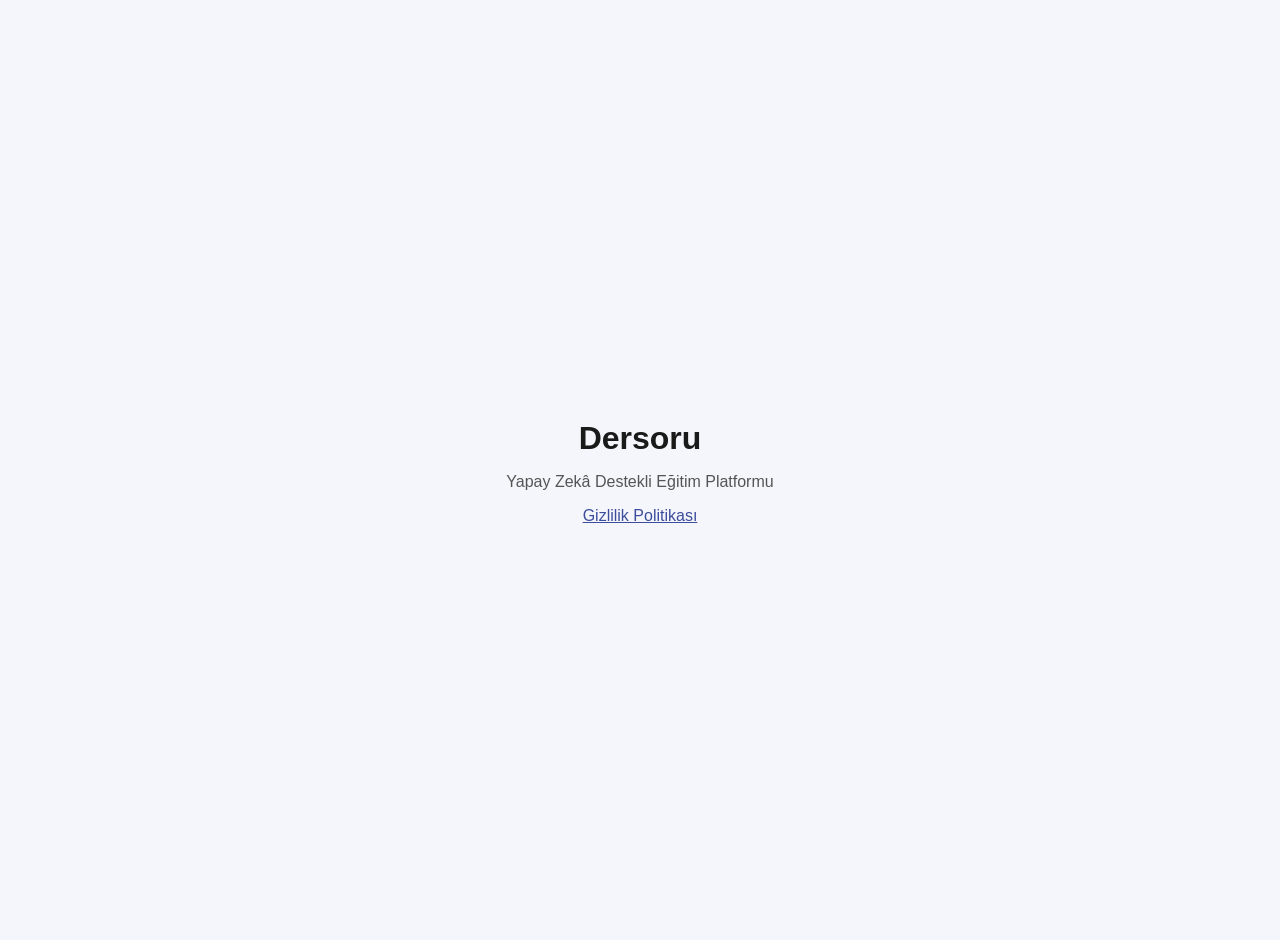
==== index.html @ b25346b5 "Add Dersoru privacy policy and landing page for GitHub Pages" ====
<!doctype html>
<html lang="tr">
<head>
<meta charset="utf-8">
<meta name="viewport" content="width=device-width, initial-scale=1">
<title>Dersoru</title>
<style>
  body {
    font-family: -apple-system, BlinkMacSystemFont, "Segoe UI", Roboto, sans-serif;
    display: flex;
    align-items: center;
    justify-content: center;
    min-height: 100vh;
    margin: 0;
    background: #f5f6fb;
    color: #1a1a1a;
    text-align: center;
    padding: 20px;
  }
  h1 { font-size: 32px; margin-bottom: 8px; }
  p { color: #555; }
  a { color: #3b4d9c; }
</style>
</head>
<body>
  <div>
    <h1>Dersoru</h1>
    <p>Yapay Zekâ Destekli Eğitim Platformu</p>
    <p><a href="/privacy-policy.html">Gizlilik Politikası</a></p>
  </div>
</body>
</html>
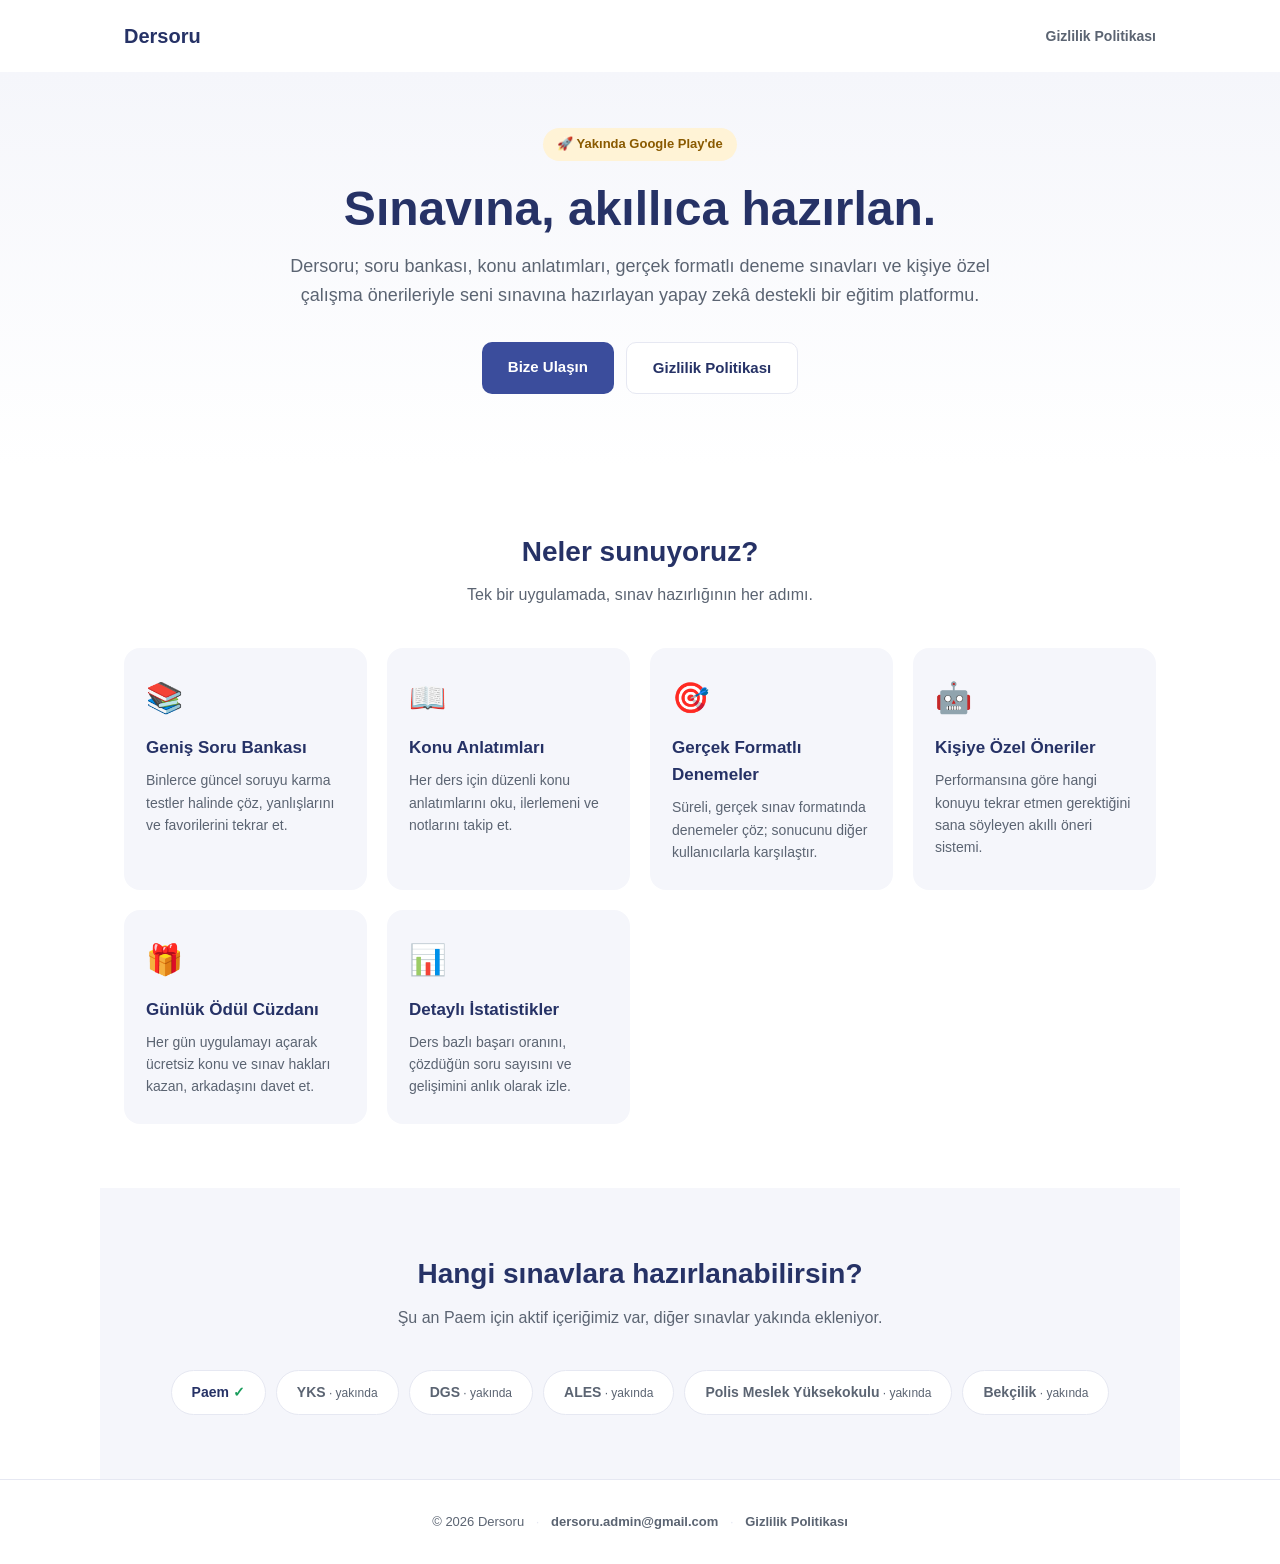
==== commit b6761f79: "Replace bare landing page with a real marketing page, add CNAME dersoru.com's DNS A record still poi" ====
--- a/index.html
+++ b/index.html
@@ -3,30 +3,228 @@
 <head>
 <meta charset="utf-8">
 <meta name="viewport" content="width=device-width, initial-scale=1">
-<title>Dersoru</title>
+<title>Dersoru — Yapay Zekâ Destekli Sınav Hazırlık Platformu</title>
+<meta name="description" content="Dersoru; soru bankası, konu anlatımları, deneme sınavları ve kişiye özel önerilerle sınavlarına hazırlanmanı sağlayan bir eğitim platformu.">
 <style>
+  :root {
+    --accent: #3b4d9c;
+    --accent-dark: #263266;
+    --bg-soft: #f5f6fb;
+    --text: #1a1a1a;
+    --text-secondary: #5b6472;
+    --border: #e6e8f2;
+  }
+  * { box-sizing: border-box; }
   body {
     font-family: -apple-system, BlinkMacSystemFont, "Segoe UI", Roboto, sans-serif;
+    margin: 0;
+    color: var(--text);
+    background: #fff;
+    line-height: 1.6;
+  }
+  a { color: var(--accent); text-decoration: none; }
+  a:hover { text-decoration: underline; }
+
+  header {
     display: flex;
     align-items: center;
+    justify-content: space-between;
+    padding: 20px 24px;
+    max-width: 1080px;
+    margin: 0 auto;
+  }
+  .logo { font-size: 20px; font-weight: 800; color: var(--accent-dark); }
+  nav a { color: var(--text-secondary); font-size: 14px; font-weight: 600; }
+
+  .hero {
+    background: linear-gradient(180deg, var(--bg-soft) 0%, #fff 100%);
+    padding: 56px 24px 72px;
+    text-align: center;
+  }
+  .hero-inner { max-width: 720px; margin: 0 auto; }
+  .badge {
+    display: inline-block;
+    background: #fff3d6;
+    color: #8a5a00;
+    font-size: 13px;
+    font-weight: 700;
+    padding: 6px 14px;
+    border-radius: 999px;
+    margin-bottom: 20px;
+  }
+  h1 {
+    font-size: clamp(32px, 5vw, 48px);
+    font-weight: 800;
+    color: var(--accent-dark);
+    margin: 0 0 16px;
+    line-height: 1.15;
+  }
+  .hero p.lead {
+    font-size: 18px;
+    color: var(--text-secondary);
+    margin: 0 0 32px;
+  }
+  .cta-row { display: flex; gap: 12px; justify-content: center; flex-wrap: wrap; }
+  .btn {
+    display: inline-block;
+    padding: 13px 26px;
+    border-radius: 10px;
+    font-weight: 700;
+    font-size: 15px;
+  }
+  .btn-primary { background: var(--accent); color: #fff; }
+  .btn-primary:hover { background: var(--accent-dark); text-decoration: none; }
+  .btn-secondary { background: #fff; color: var(--accent-dark); border: 1.5px solid var(--border); }
+  .btn-secondary:hover { border-color: var(--accent); text-decoration: none; }
+
+  section { max-width: 1080px; margin: 0 auto; padding: 64px 24px; }
+  .section-title {
+    text-align: center;
+    font-size: 28px;
+    font-weight: 800;
+    color: var(--accent-dark);
+    margin: 0 0 8px;
+  }
+  .section-subtitle {
+    text-align: center;
+    color: var(--text-secondary);
+    max-width: 560px;
+    margin: 0 auto 40px;
+  }
+
+  .features {
+    display: grid;
+    grid-template-columns: repeat(auto-fit, minmax(230px, 1fr));
+    gap: 20px;
+  }
+  .feature {
+    background: var(--bg-soft);
+    border-radius: 16px;
+    padding: 26px 22px;
+  }
+  .feature .icon { font-size: 30px; margin-bottom: 12px; }
+  .feature h3 { margin: 0 0 8px; font-size: 17px; color: var(--accent-dark); }
+  .feature p { margin: 0; font-size: 14px; color: var(--text-secondary); }
+
+  .subjects-section { background: var(--bg-soft); }
+  .subject-pills {
+    display: flex;
+    flex-wrap: wrap;
+    gap: 10px;
     justify-content: center;
-    min-height: 100vh;
-    margin: 0;
-    background: #f5f6fb;
-    color: #1a1a1a;
-    text-align: center;
-    padding: 20px;
-  }
-  h1 { font-size: 32px; margin-bottom: 8px; }
-  p { color: #555; }
-  a { color: #3b4d9c; }
+  }
+  .pill {
+    background: #fff;
+    border: 1.5px solid var(--border);
+    border-radius: 999px;
+    padding: 10px 20px;
+    font-weight: 700;
+    font-size: 14px;
+    color: var(--accent-dark);
+  }
+  .pill.live::after { content: " ✓"; color: #1a9d5c; }
+  .pill.soon { color: var(--text-secondary); }
+  .pill.soon::after { content: " · yakında"; font-weight: 500; font-size: 12px; }
+
+  footer {
+    border-top: 1px solid var(--border);
+    padding: 32px 24px;
+    text-align: center;
+    color: var(--text-secondary);
+    font-size: 13px;
+  }
+  footer a { color: var(--text-secondary); font-weight: 600; }
+  footer .sep { margin: 0 8px; color: var(--border); }
+
+  @media (prefers-color-scheme: dark) {
+    body { background: #0f1117; color: #e8e9f0; }
+    :root { --bg-soft: #171a24; --border: #262a38; --text-secondary: #9aa2b5; }
+    .btn-secondary { background: #171a24; color: #e8e9f0; }
+    .pill { background: #0f1117; color: #e8e9f0; }
+    .hero { background: linear-gradient(180deg, #171a24 0%, #0f1117 100%); }
+  }
 </style>
 </head>
 <body>
-  <div>
-    <h1>Dersoru</h1>
-    <p>Yapay Zekâ Destekli Eğitim Platformu</p>
-    <p><a href="/privacy-policy.html">Gizlilik Politikası</a></p>
+
+<header>
+  <div class="logo">Dersoru</div>
+  <nav><a href="/privacy-policy.html">Gizlilik Politikası</a></nav>
+</header>
+
+<div class="hero">
+  <div class="hero-inner">
+    <span class="badge">🚀 Yakında Google Play'de</span>
+    <h1>Sınavına, akıllıca hazırlan.</h1>
+    <p class="lead">
+      Dersoru; soru bankası, konu anlatımları, gerçek formatlı deneme sınavları ve
+      kişiye özel çalışma önerileriyle seni sınavına hazırlayan yapay zekâ destekli
+      bir eğitim platformu.
+    </p>
+    <div class="cta-row">
+      <a class="btn btn-primary" href="mailto:dersoru.admin@gmail.com">Bize Ulaşın</a>
+      <a class="btn btn-secondary" href="/privacy-policy.html">Gizlilik Politikası</a>
+    </div>
   </div>
+</div>
+
+<section>
+  <h2 class="section-title">Neler sunuyoruz?</h2>
+  <p class="section-subtitle">Tek bir uygulamada, sınav hazırlığının her adımı.</p>
+  <div class="features">
+    <div class="feature">
+      <div class="icon">📚</div>
+      <h3>Geniş Soru Bankası</h3>
+      <p>Binlerce güncel soruyu karma testler halinde çöz, yanlışlarını ve favorilerini tekrar et.</p>
+    </div>
+    <div class="feature">
+      <div class="icon">📖</div>
+      <h3>Konu Anlatımları</h3>
+      <p>Her ders için düzenli konu anlatımlarını oku, ilerlemeni ve notlarını takip et.</p>
+    </div>
+    <div class="feature">
+      <div class="icon">🎯</div>
+      <h3>Gerçek Formatlı Denemeler</h3>
+      <p>Süreli, gerçek sınav formatında denemeler çöz; sonucunu diğer kullanıcılarla karşılaştır.</p>
+    </div>
+    <div class="feature">
+      <div class="icon">🤖</div>
+      <h3>Kişiye Özel Öneriler</h3>
+      <p>Performansına göre hangi konuyu tekrar etmen gerektiğini sana söyleyen akıllı öneri sistemi.</p>
+    </div>
+    <div class="feature">
+      <div class="icon">🎁</div>
+      <h3>Günlük Ödül Cüzdanı</h3>
+      <p>Her gün uygulamayı açarak ücretsiz konu ve sınav hakları kazan, arkadaşını davet et.</p>
+    </div>
+    <div class="feature">
+      <div class="icon">📊</div>
+      <h3>Detaylı İstatistikler</h3>
+      <p>Ders bazlı başarı oranını, çözdüğün soru sayısını ve gelişimini anlık olarak izle.</p>
+    </div>
+  </div>
+</section>
+
+<section class="subjects-section">
+  <h2 class="section-title">Hangi sınavlara hazırlanabilirsin?</h2>
+  <p class="section-subtitle">Şu an Paem için aktif içeriğimiz var, diğer sınavlar yakında ekleniyor.</p>
+  <div class="subject-pills">
+    <span class="pill live">Paem</span>
+    <span class="pill soon">YKS</span>
+    <span class="pill soon">DGS</span>
+    <span class="pill soon">ALES</span>
+    <span class="pill soon">Polis Meslek Yüksekokulu</span>
+    <span class="pill soon">Bekçilik</span>
+  </div>
+</section>
+
+<footer>
+  <span>© 2026 Dersoru</span>
+  <span class="sep">·</span>
+  <a href="mailto:dersoru.admin@gmail.com">dersoru.admin@gmail.com</a>
+  <span class="sep">·</span>
+  <a href="/privacy-policy.html">Gizlilik Politikası</a>
+</footer>
+
 </body>
 </html>
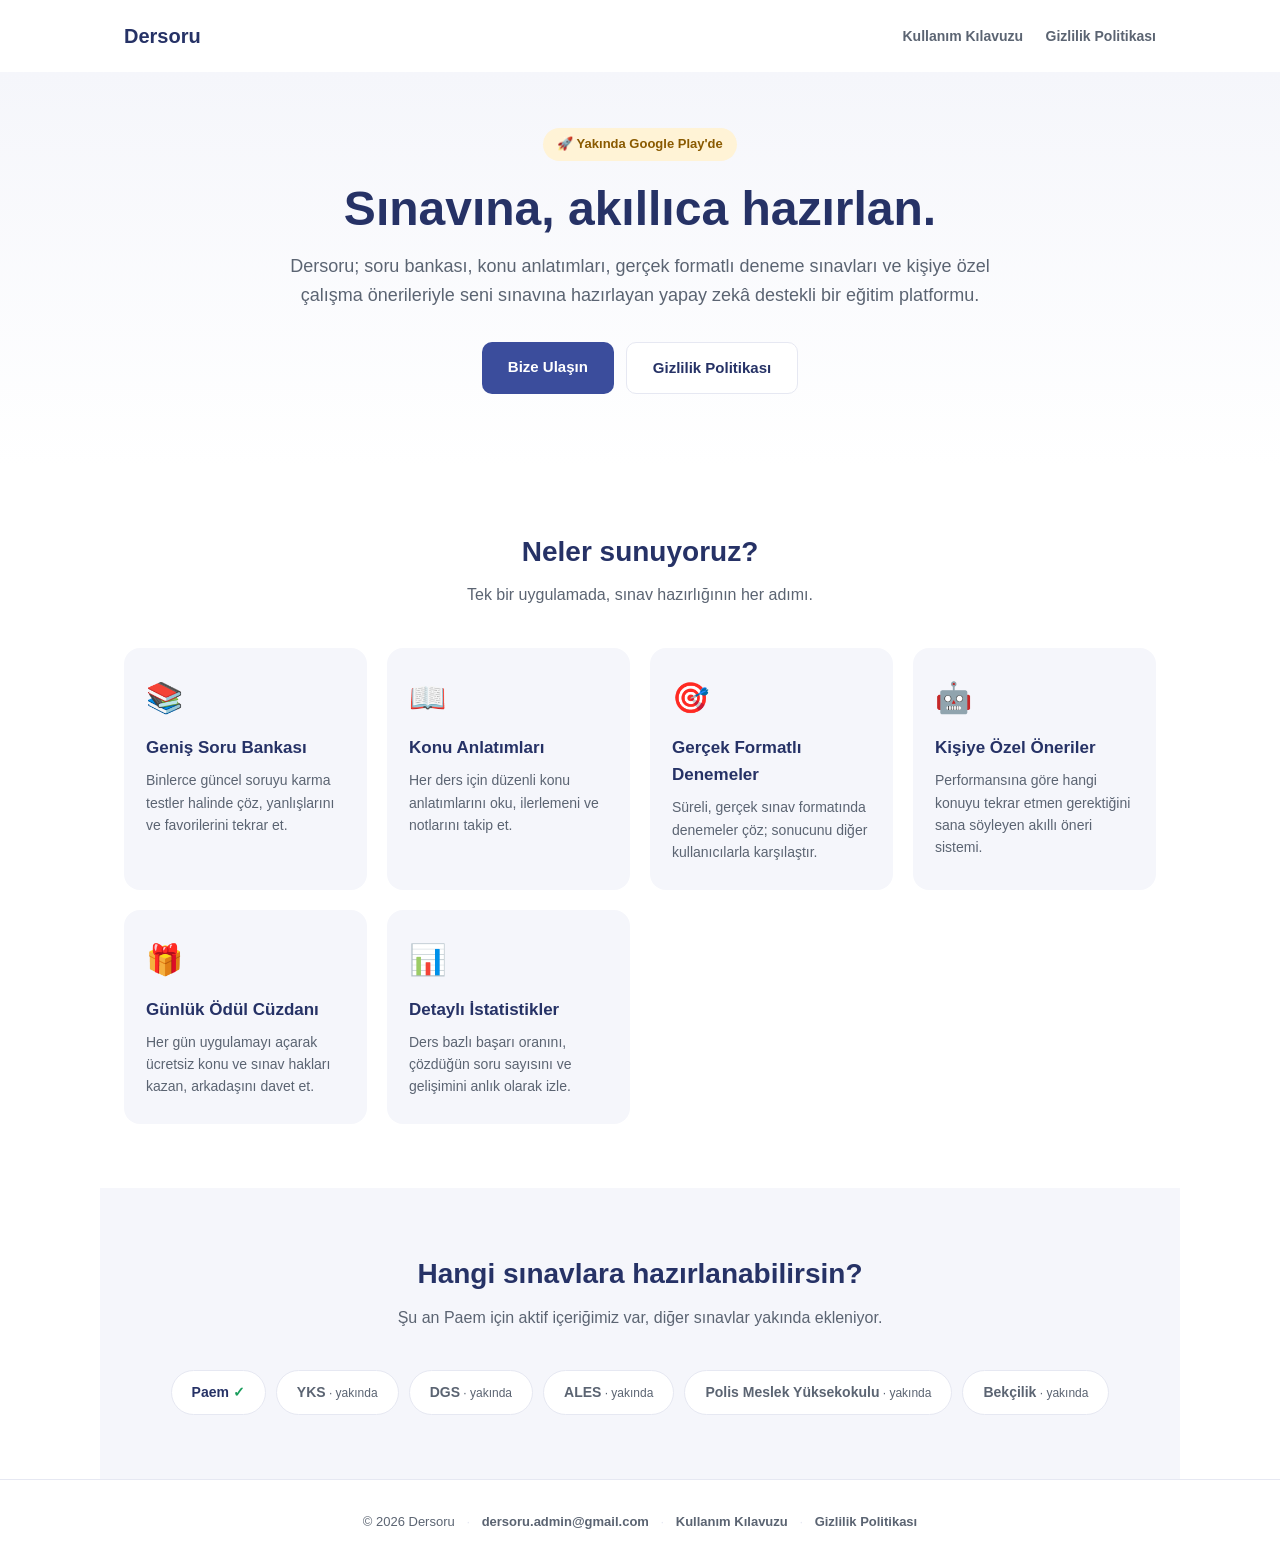
==== commit 876eda92: "Add usage guide page, link it from the homepage and privacy policy New kullanim-kilavuzu.html walks " ====
--- a/index.html
+++ b/index.html
@@ -34,7 +34,7 @@
     margin: 0 auto;
   }
   .logo { font-size: 20px; font-weight: 800; color: var(--accent-dark); }
-  nav a { color: var(--text-secondary); font-size: 14px; font-weight: 600; }
+  nav a { color: var(--text-secondary); font-size: 14px; font-weight: 600; margin-left: 18px; }
 
   .hero {
     background: linear-gradient(180deg, var(--bg-soft) 0%, #fff 100%);
@@ -149,7 +149,10 @@
 
 <header>
   <div class="logo">Dersoru</div>
-  <nav><a href="/privacy-policy.html">Gizlilik Politikası</a></nav>
+  <nav>
+    <a href="/kullanim-kilavuzu.html">Kullanım Kılavuzu</a>
+    <a href="/privacy-policy.html">Gizlilik Politikası</a>
+  </nav>
 </header>
 
 <div class="hero">
@@ -223,6 +226,8 @@
   <span class="sep">·</span>
   <a href="mailto:dersoru.admin@gmail.com">dersoru.admin@gmail.com</a>
   <span class="sep">·</span>
+  <a href="/kullanim-kilavuzu.html">Kullanım Kılavuzu</a>
+  <span class="sep">·</span>
   <a href="/privacy-policy.html">Gizlilik Politikası</a>
 </footer>
 
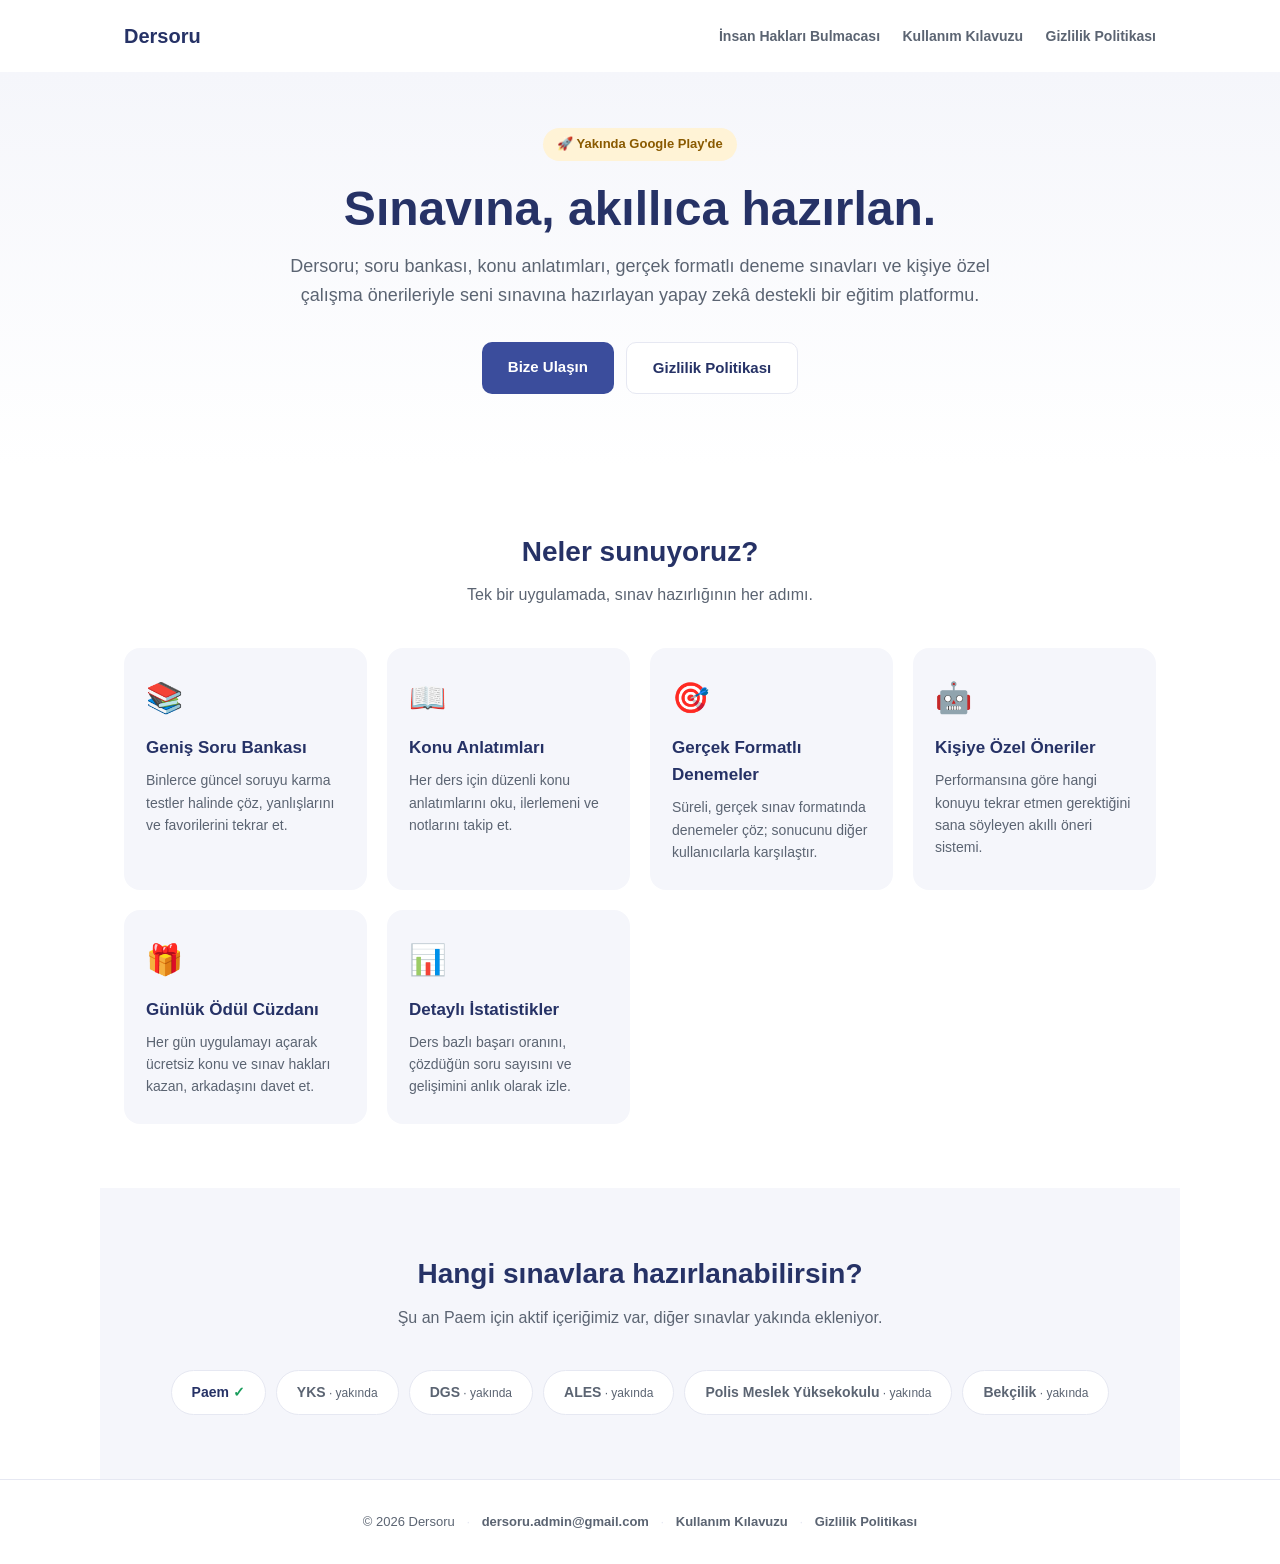
==== commit 8d6bd91d: "Add human rights crossword" ====
--- a/index.html
+++ b/index.html
@@ -150,6 +150,7 @@
 <header>
   <div class="logo">Dersoru</div>
   <nav>
+    <a href="/insan-haklari-cengel.html">İnsan Hakları Bulmacası</a>
     <a href="/kullanim-kilavuzu.html">Kullanım Kılavuzu</a>
     <a href="/privacy-policy.html">Gizlilik Politikası</a>
   </nav>
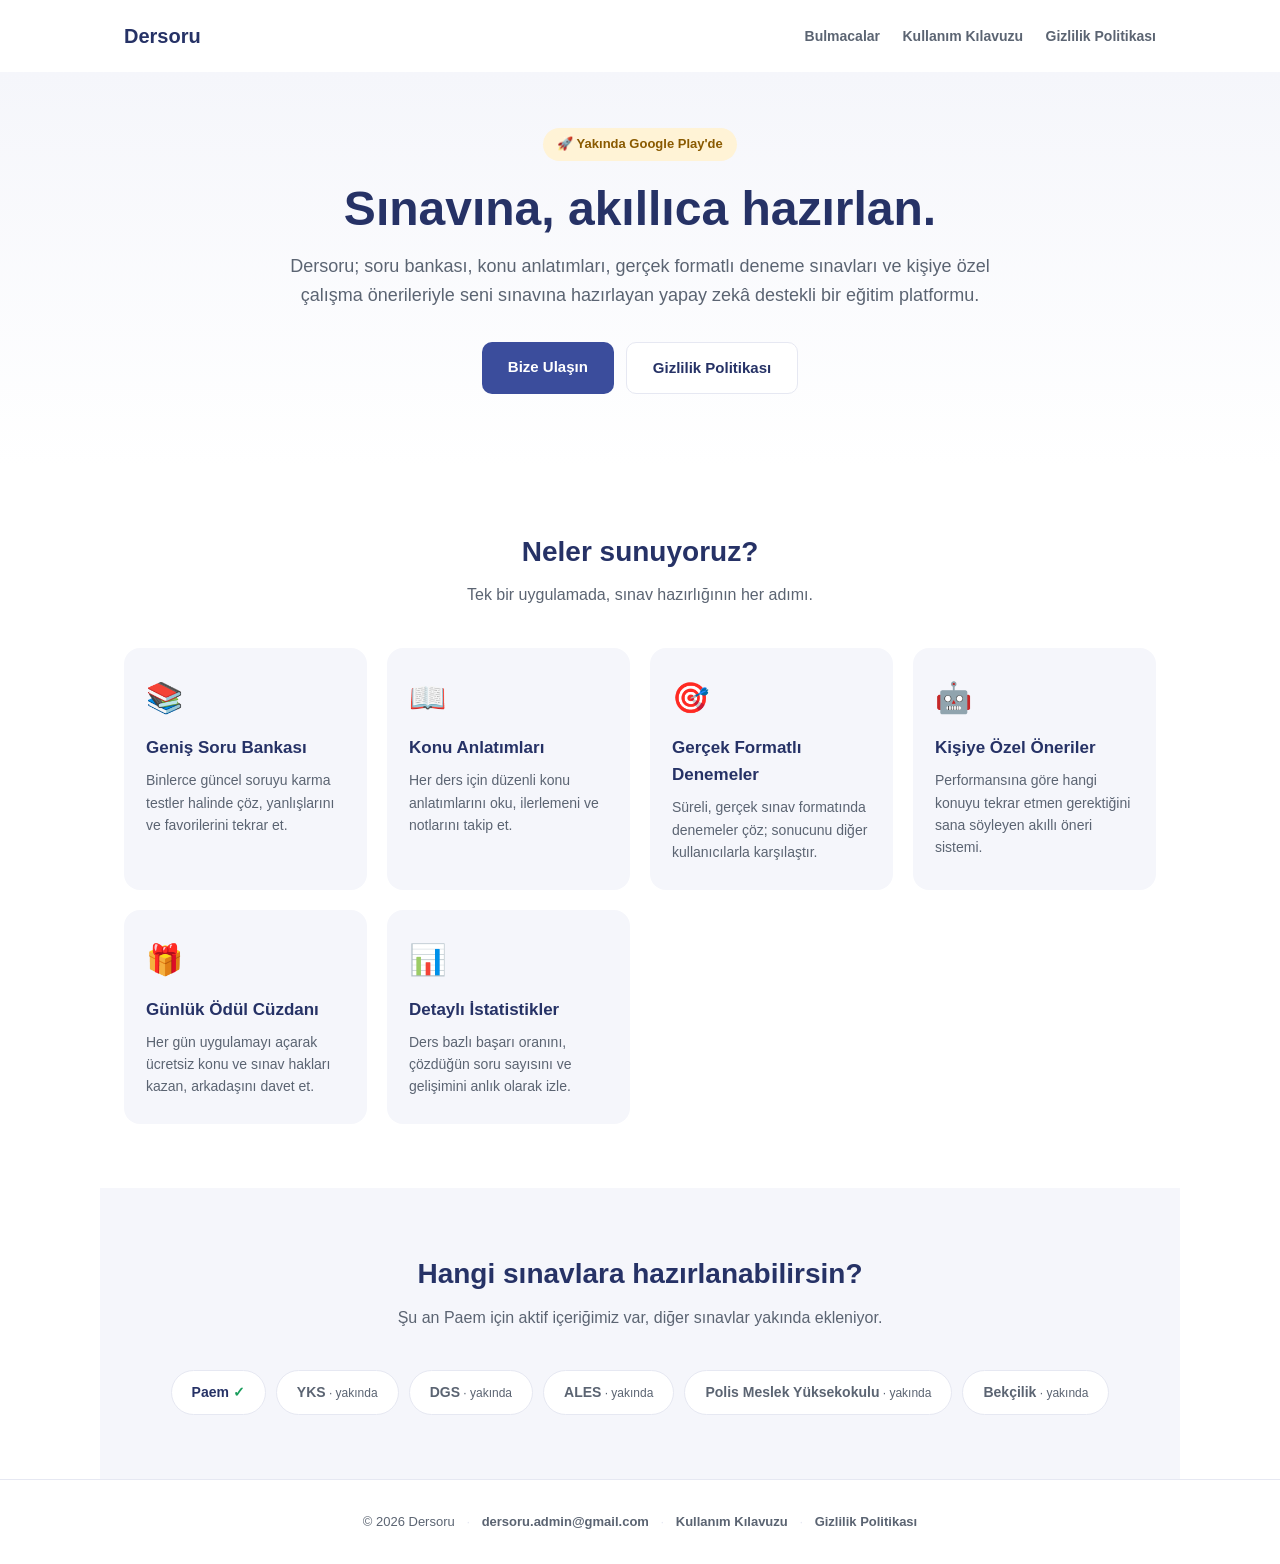
==== commit beed21c7: "Add puzzles menu and hint limit" ====
--- a/index.html
+++ b/index.html
@@ -150,7 +150,7 @@
 <header>
   <div class="logo">Dersoru</div>
   <nav>
-    <a href="/insan-haklari-cengel.html">İnsan Hakları Bulmacası</a>
+    <a href="/bulmacalar.html">Bulmacalar</a>
     <a href="/kullanim-kilavuzu.html">Kullanım Kılavuzu</a>
     <a href="/privacy-policy.html">Gizlilik Politikası</a>
   </nav>
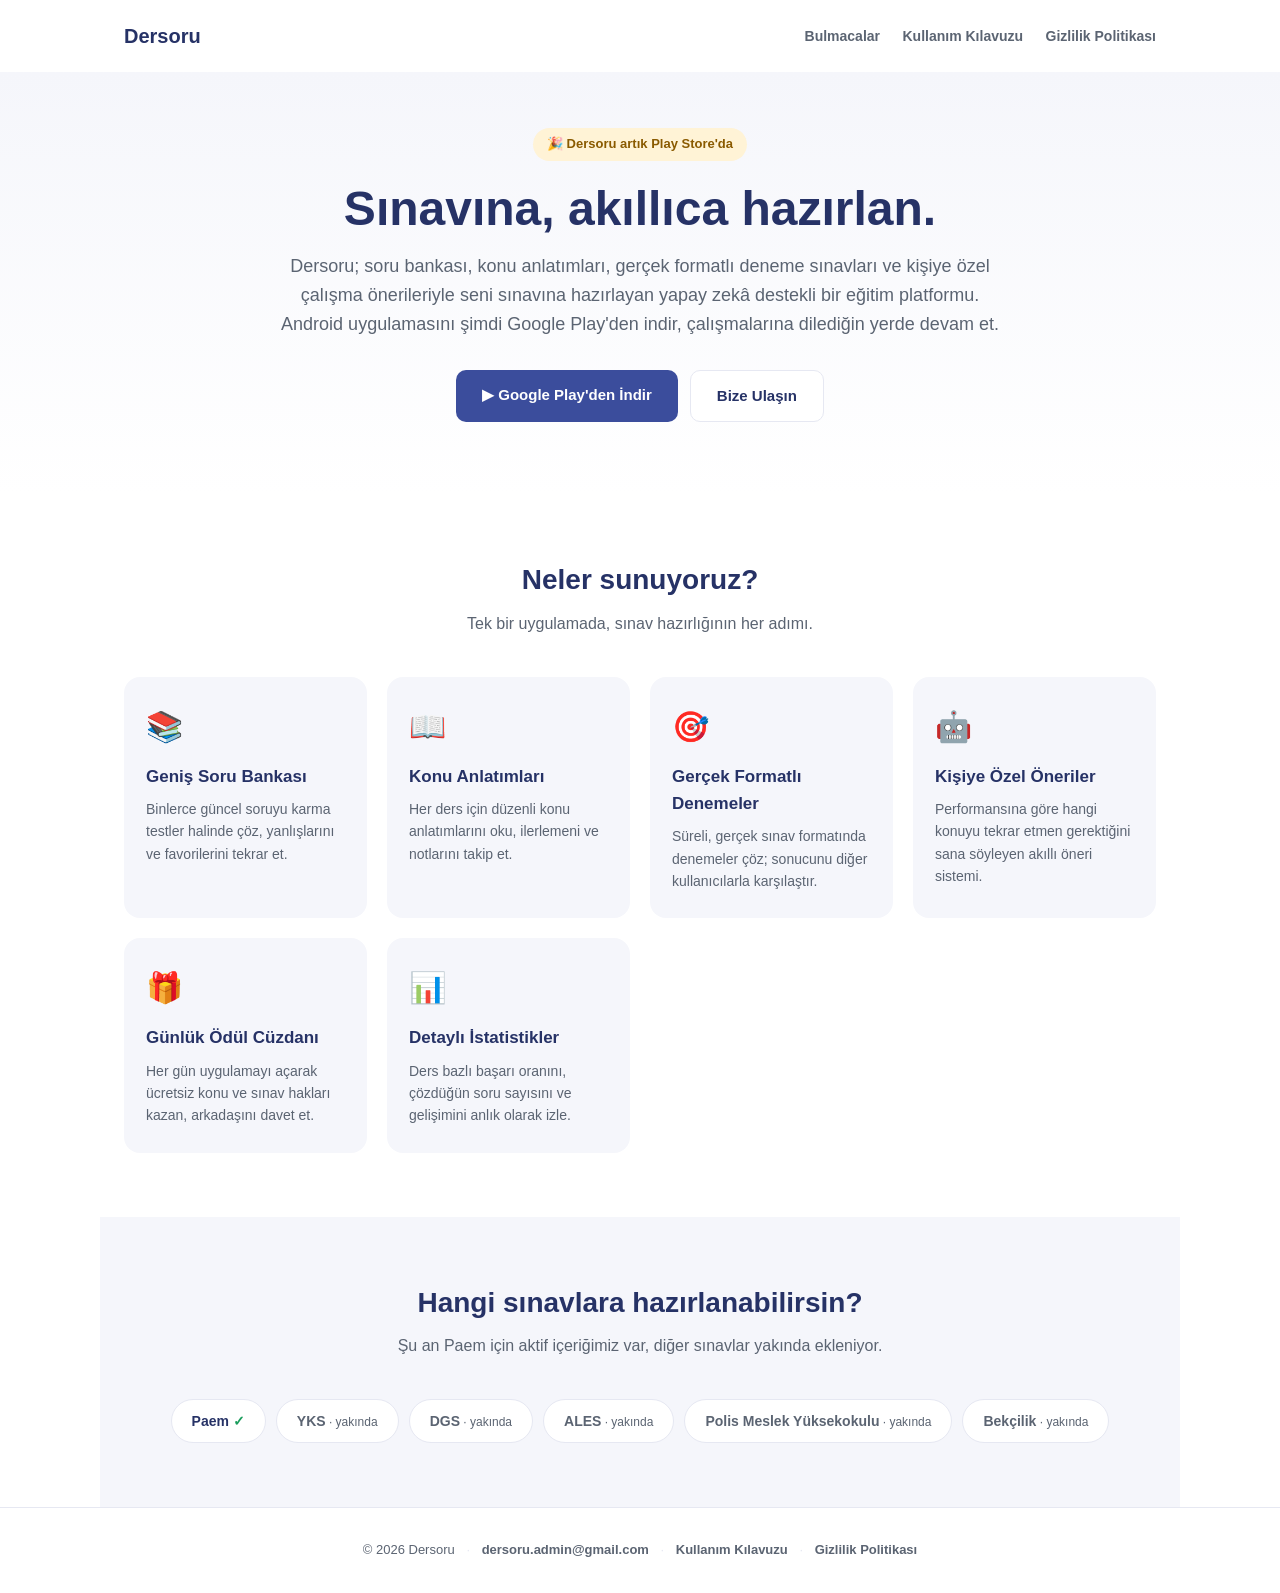
==== commit 9b4a46e2: "Promote Dersoru Play Store app" ====
--- a/index.html
+++ b/index.html
@@ -158,16 +158,17 @@
 
 <div class="hero">
   <div class="hero-inner">
-    <span class="badge">🚀 Yakında Google Play'de</span>
+    <span class="badge">🎉 Dersoru artık Play Store'da</span>
     <h1>Sınavına, akıllıca hazırlan.</h1>
     <p class="lead">
       Dersoru; soru bankası, konu anlatımları, gerçek formatlı deneme sınavları ve
       kişiye özel çalışma önerileriyle seni sınavına hazırlayan yapay zekâ destekli
-      bir eğitim platformu.
+      bir eğitim platformu. Android uygulamasını şimdi Google Play'den indir,
+      çalışmalarına dilediğin yerde devam et.
     </p>
     <div class="cta-row">
-      <a class="btn btn-primary" href="mailto:dersoru.admin@gmail.com">Bize Ulaşın</a>
-      <a class="btn btn-secondary" href="/privacy-policy.html">Gizlilik Politikası</a>
+      <a class="btn btn-primary" href="https://play.google.com/store/apps/details?id=com.dersoru.app" target="_blank" rel="noopener noreferrer" aria-label="Dersoru uygulamasını Google Play'den indir">▶ Google Play'den İndir</a>
+      <a class="btn btn-secondary" href="mailto:dersoru.admin@gmail.com">Bize Ulaşın</a>
     </div>
   </div>
 </div>
